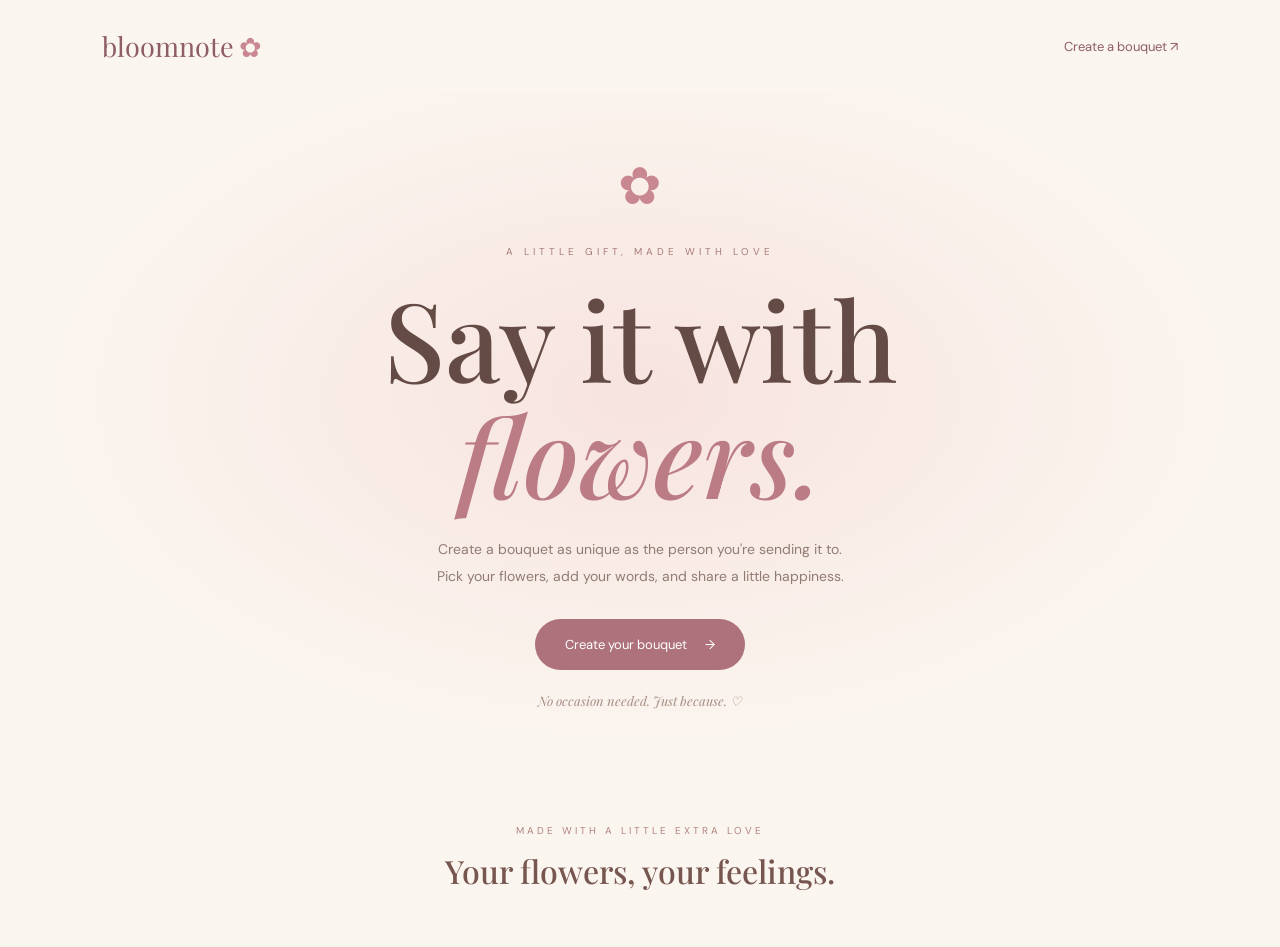
==== index.html @ c92839d6 "Upload Bloomnote website files" ====
<!DOCTYPE html>
<html lang="en">
<head>
    <meta charset="UTF-8">
    <meta name="viewport" content="width=device-width, initial-scale=1.0">
    <title>Bloomnote 🌷</title>
    <link rel="stylesheet" href="style.css">
</head>

<body>

    <nav class="navbar">
        <a href="#" class="logo">bloomnote<span>✿</span></a>
        <a href="collection.html" class="nav-link">Create a bouquet ↗</a>
       </nav>

    <main class="hero">

        <div class="flower-decoration">✿</div>

        <p class="eyebrow">A LITTLE GIFT, MADE WITH LOVE</p>

        <h1>Say it with<br><span>flowers.</span></h1>

        <p class="description">
            Create a bouquet as unique as the person
            you're sending it to. Pick your flowers,
            add your words, and share a little happiness.
        </p>

        <a href="collection.html" class="main-button">
    Create your bouquet <span>→</span>
</a>

        <p class="little-note">No occasion needed. Just because. ♡</p>

    </main>

    <section class="bottom-section" id="create">
        <p>MADE WITH A LITTLE EXTRA LOVE</p>
        <h2>Your flowers, your feelings.</h2>
    </section>

</body>
</html>
---- style.css ----
@import url('https://fonts.googleapis.com/css2?family=DM+Sans:wght@400;500;600&family=Playfair+Display:ital,wght@0,500;0,600;1,500&display=swap');

* {
    margin: 0;
    padding: 0;
    box-sizing: border-box;
}

body {
    background: #fbf5ef;
    color: #604b43;
    font-family: 'DM Sans', sans-serif;
}

.navbar {
    display: flex;
    justify-content: space-between;
    align-items: center;
    padding: 28px 8%;
}

.logo {
    font-family: 'Playfair Display', serif;
    font-size: 27px;
    color: #8e5d65;
    text-decoration: none;
}

.logo span {
    color: #c88791;
    margin-left: 5px;
}

.nav-link {
    color: #8e5d65;
    text-decoration: none;
    font-size: 13px;
}

.hero {
    min-height: 75vh;
    display: flex;
    flex-direction: column;
    align-items: center;
    justify-content: center;
    text-align: center;
    padding: 60px 20px;
    background:
        radial-gradient(ellipse at 50% 45%,
        #f7e3df 0%, #fbf5ef 65%);
}

.flower-decoration {
    font-size: 52px;
    color: #c88791;
    margin-bottom: 25px;
}

.eyebrow {
    letter-spacing: 4px;
    font-size: 10px;
    color: #a77b78;
    margin-bottom: 22px;
}

h1 {
    font-family: 'Playfair Display', serif;
    font-size: clamp(65px, 10vw, 110px);
    line-height: 1.05;
    font-weight: 500;
    color: #654b45;
}

h1 span {
    color: #bb7c85;
    font-style: italic;
}

.description {
    max-width: 410px;
    line-height: 1.9;
    color: #907c73;
    font-size: 14px;
    margin: 25px 0 30px;
}

.main-button {
    background: #ad727c;
    color: white;
    text-decoration: none;
    padding: 17px 30px;
    border-radius: 40px;
    font-size: 13px;
    transition: 0.3s;
}

.main-button:hover {
    background: #895963;
    transform: translateY(-3px);
}

.main-button span {
    margin-left: 15px;
}

.little-note {
    margin-top: 22px;
    font-family: 'Playfair Display', serif;
    font-style: italic;
    color: #a58c83;
    font-size: 13px;
}

.bottom-section {
    text-align: center;
    padding: 55px 20px;
}

.bottom-section p {
    letter-spacing: 3px;
    font-size: 10px;
    color: #b18480;
}

.bottom-section h2 {
    font-family: 'Playfair Display', serif;
    font-size: 32px;
    font-weight: 500;
    margin-top: 12px;
    color: #76564f;
}

@media (max-width: 600px) {
    .navbar {
        padding: 22px 6%;
    }

    .nav-link {
        font-size: 11px;
    }
}
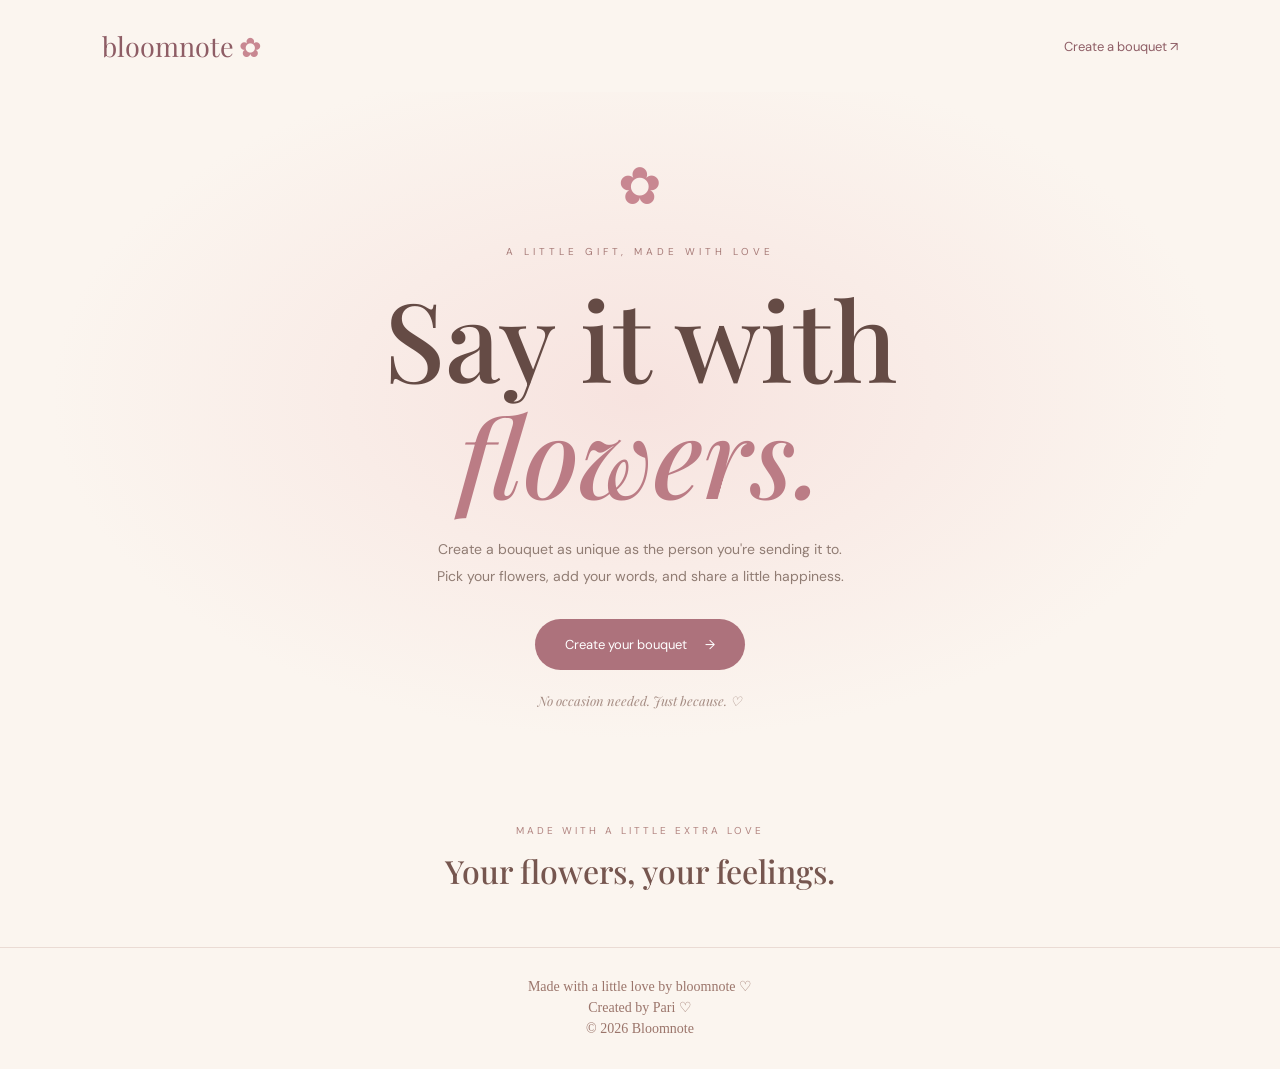
==== commit 44a75c2d: "Update index.html" ====
--- a/index.html
+++ b/index.html
@@ -6,6 +6,22 @@
     <meta name="viewport" content="width=device-width, initial-scale=1.0">
     <title>Bloomnote 🌷</title>
     <link rel="stylesheet" href="style.css">
+
+    <style>
+        .creator-footer {
+            text-align: center;
+            padding: 28px 15px;
+            border-top: 1px solid #eadbd4;
+            font-family: Georgia, 'Times New Roman', serif;
+            color: #9b756b;
+            font-size: 14px;
+            line-height: 1.35;
+        }
+
+        .creator-footer p {
+            margin: 2px 0;
+        }
+    </style>
 </head>
 
 <body>
@@ -13,7 +29,7 @@
     <nav class="navbar">
         <a href="#" class="logo">bloomnote<span>✿</span></a>
         <a href="collection.html" class="nav-link">Create a bouquet ↗</a>
-       </nav>
+    </nav>
 
     <main class="hero">
 
@@ -30,8 +46,8 @@
         </p>
 
         <a href="collection.html" class="main-button">
-    Create your bouquet <span>→</span>
-</a>
+            Create your bouquet <span>→</span>
+        </a>
 
         <p class="little-note">No occasion needed. Just because. ♡</p>
 
@@ -42,5 +58,11 @@
         <h2>Your flowers, your feelings.</h2>
     </section>
 
+    <footer class="creator-footer">
+        <p>Made with a little love by bloomnote ♡</p>
+        <p>Created by Pari ♡</p>
+        <p>© 2026 Bloomnote</p>
+    </footer>
+
 </body>
 </html>
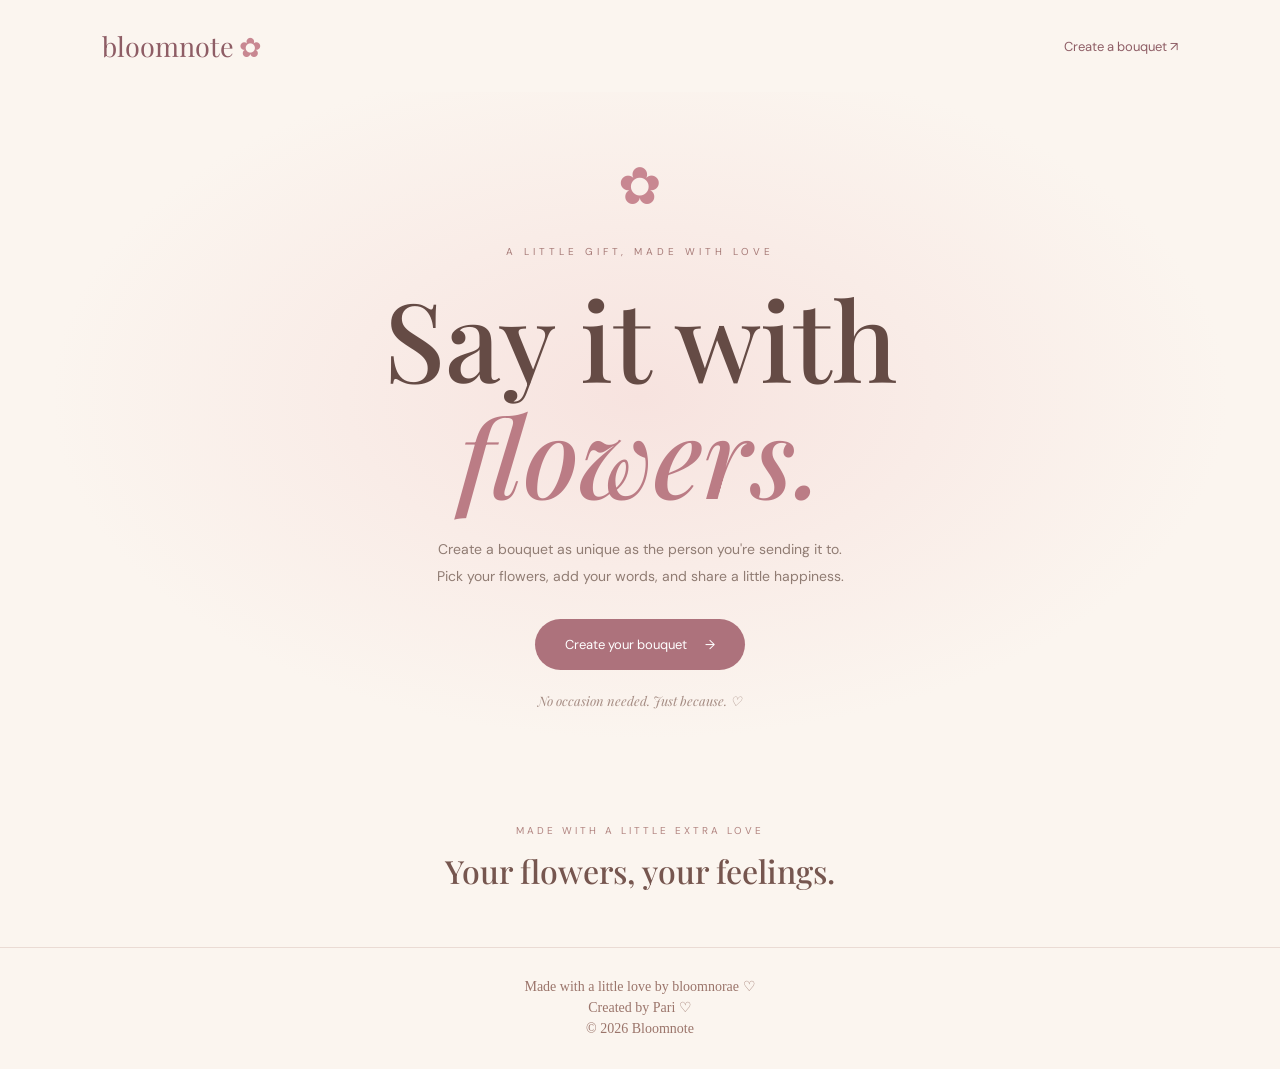
==== commit ae96ae7e: "Update index.html" ====
--- a/index.html
+++ b/index.html
@@ -59,7 +59,7 @@
     </section>
 
     <footer class="creator-footer">
-        <p>Made with a little love by bloomnote ♡</p>
+        <p>Made with a little love by bloomnorae ♡</p>
         <p>Created by Pari ♡</p>
         <p>© 2026 Bloomnote</p>
     </footer>
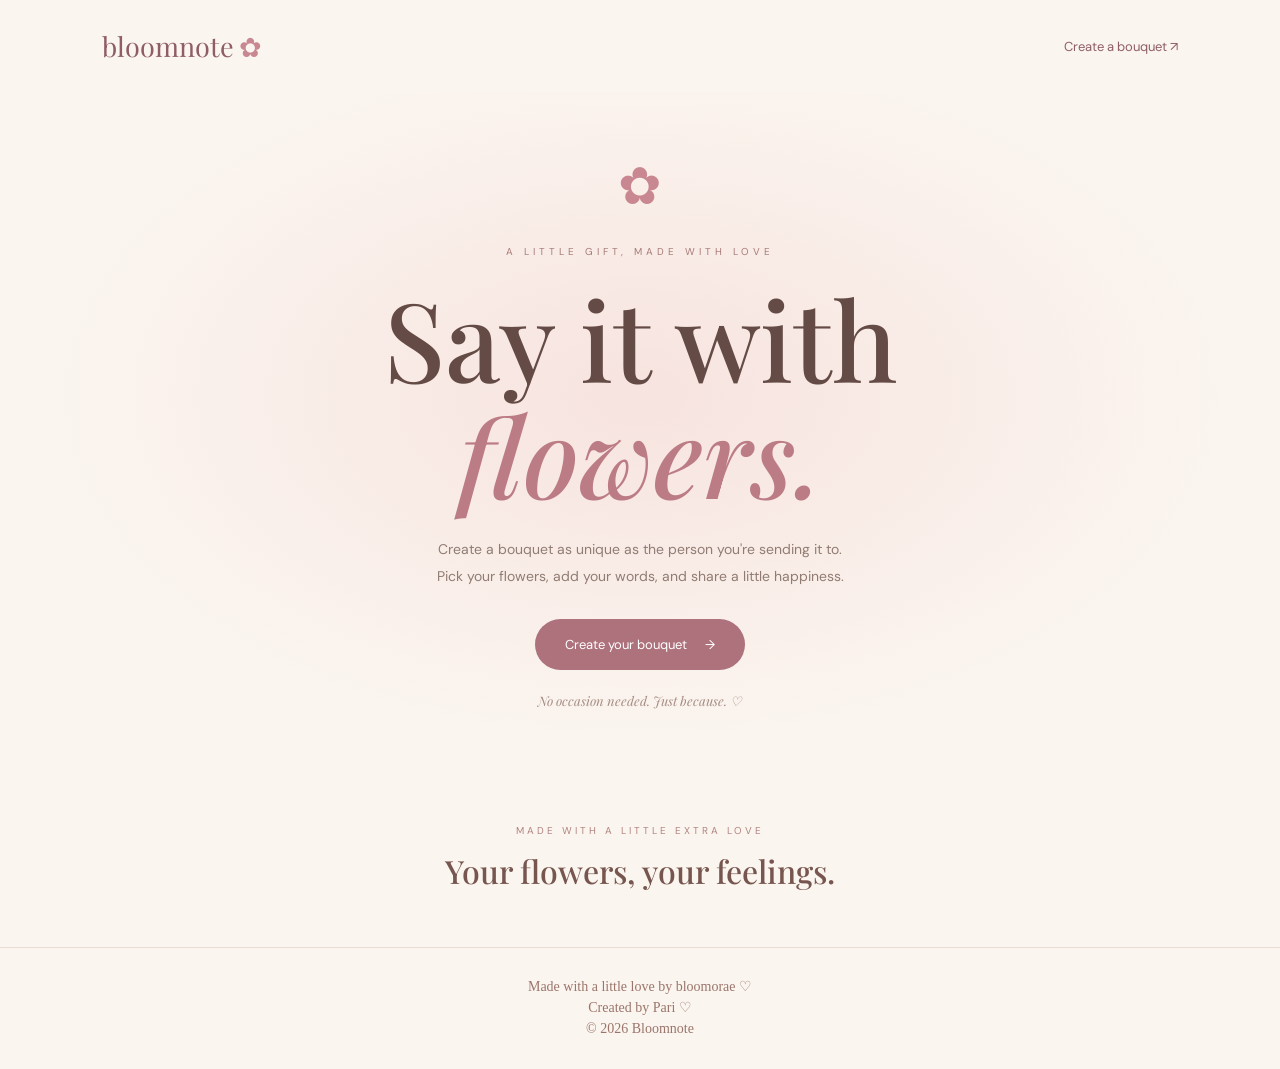
==== commit c85d66d5: "Update index.html" ====
--- a/index.html
+++ b/index.html
@@ -59,7 +59,7 @@
     </section>
 
     <footer class="creator-footer">
-        <p>Made with a little love by bloomnorae ♡</p>
+        <p>Made with a little love by bloomorae ♡</p>
         <p>Created by Pari ♡</p>
         <p>© 2026 Bloomnote</p>
     </footer>
